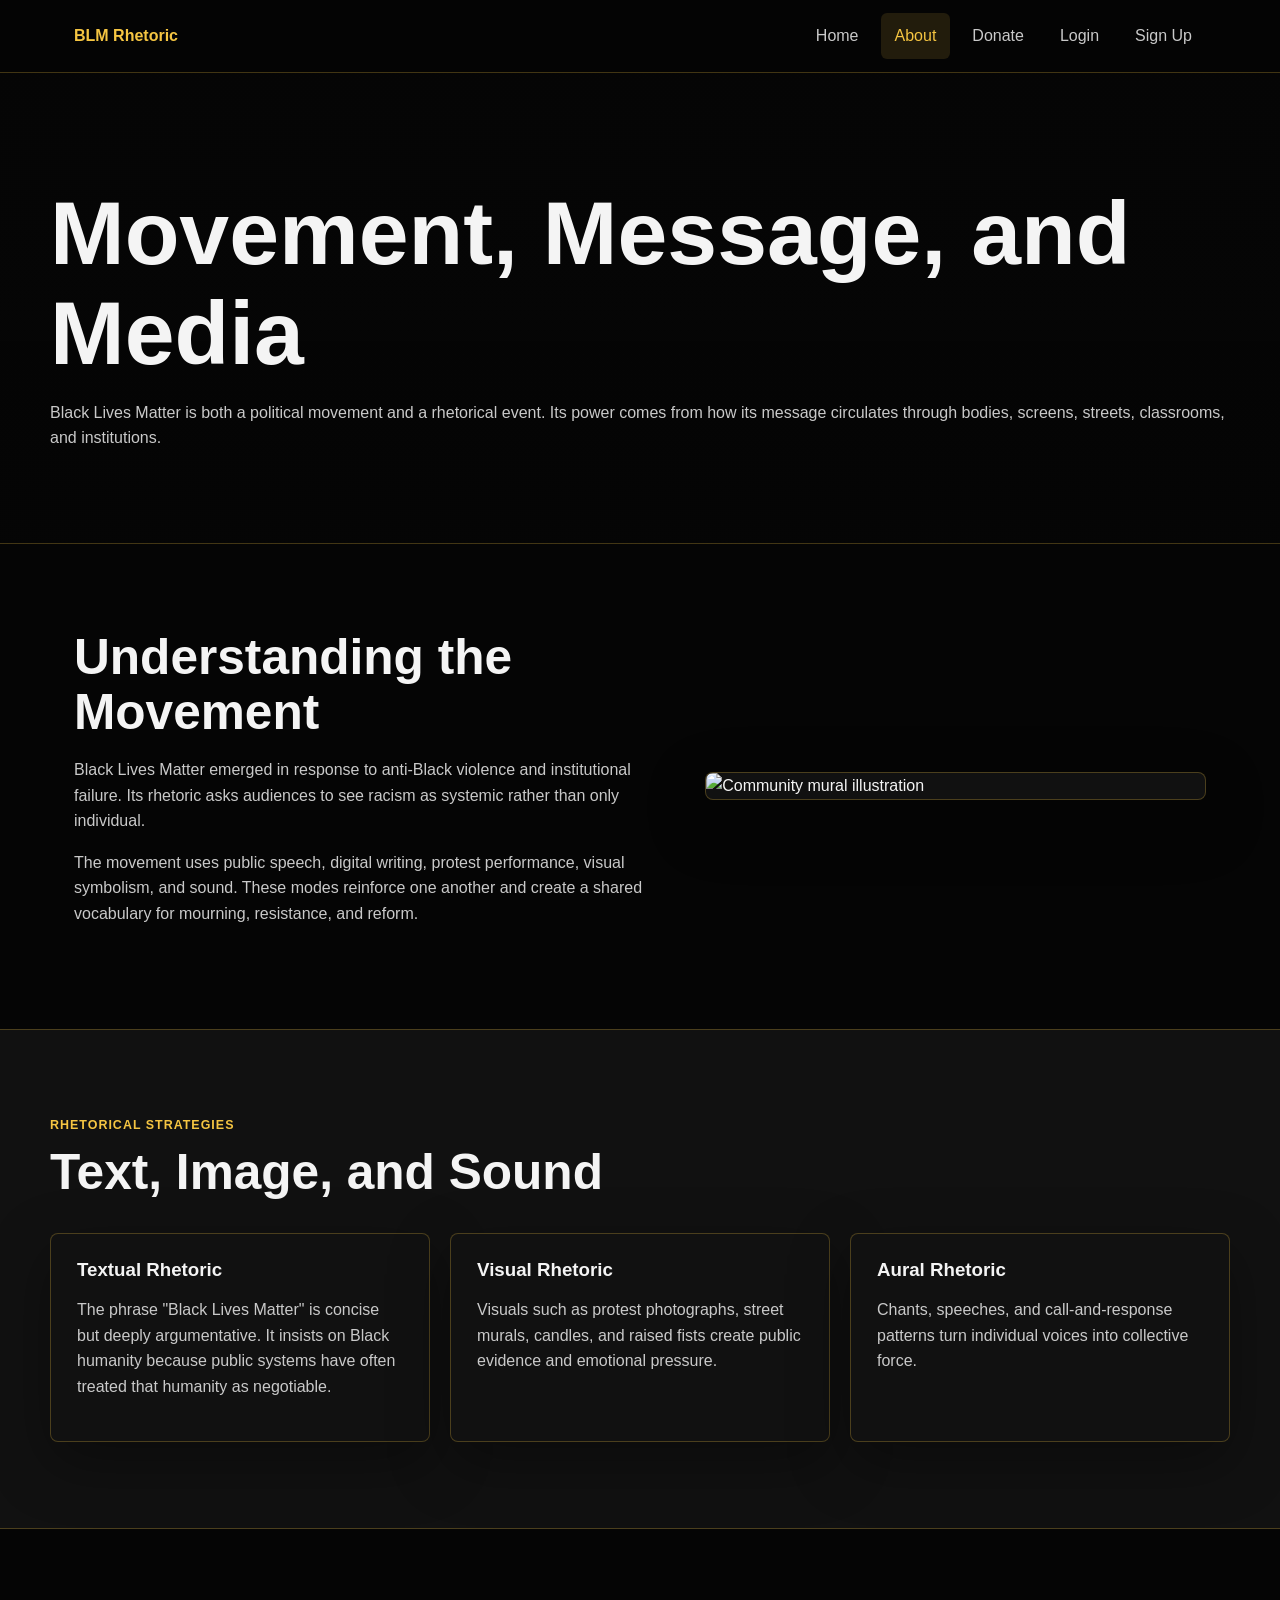
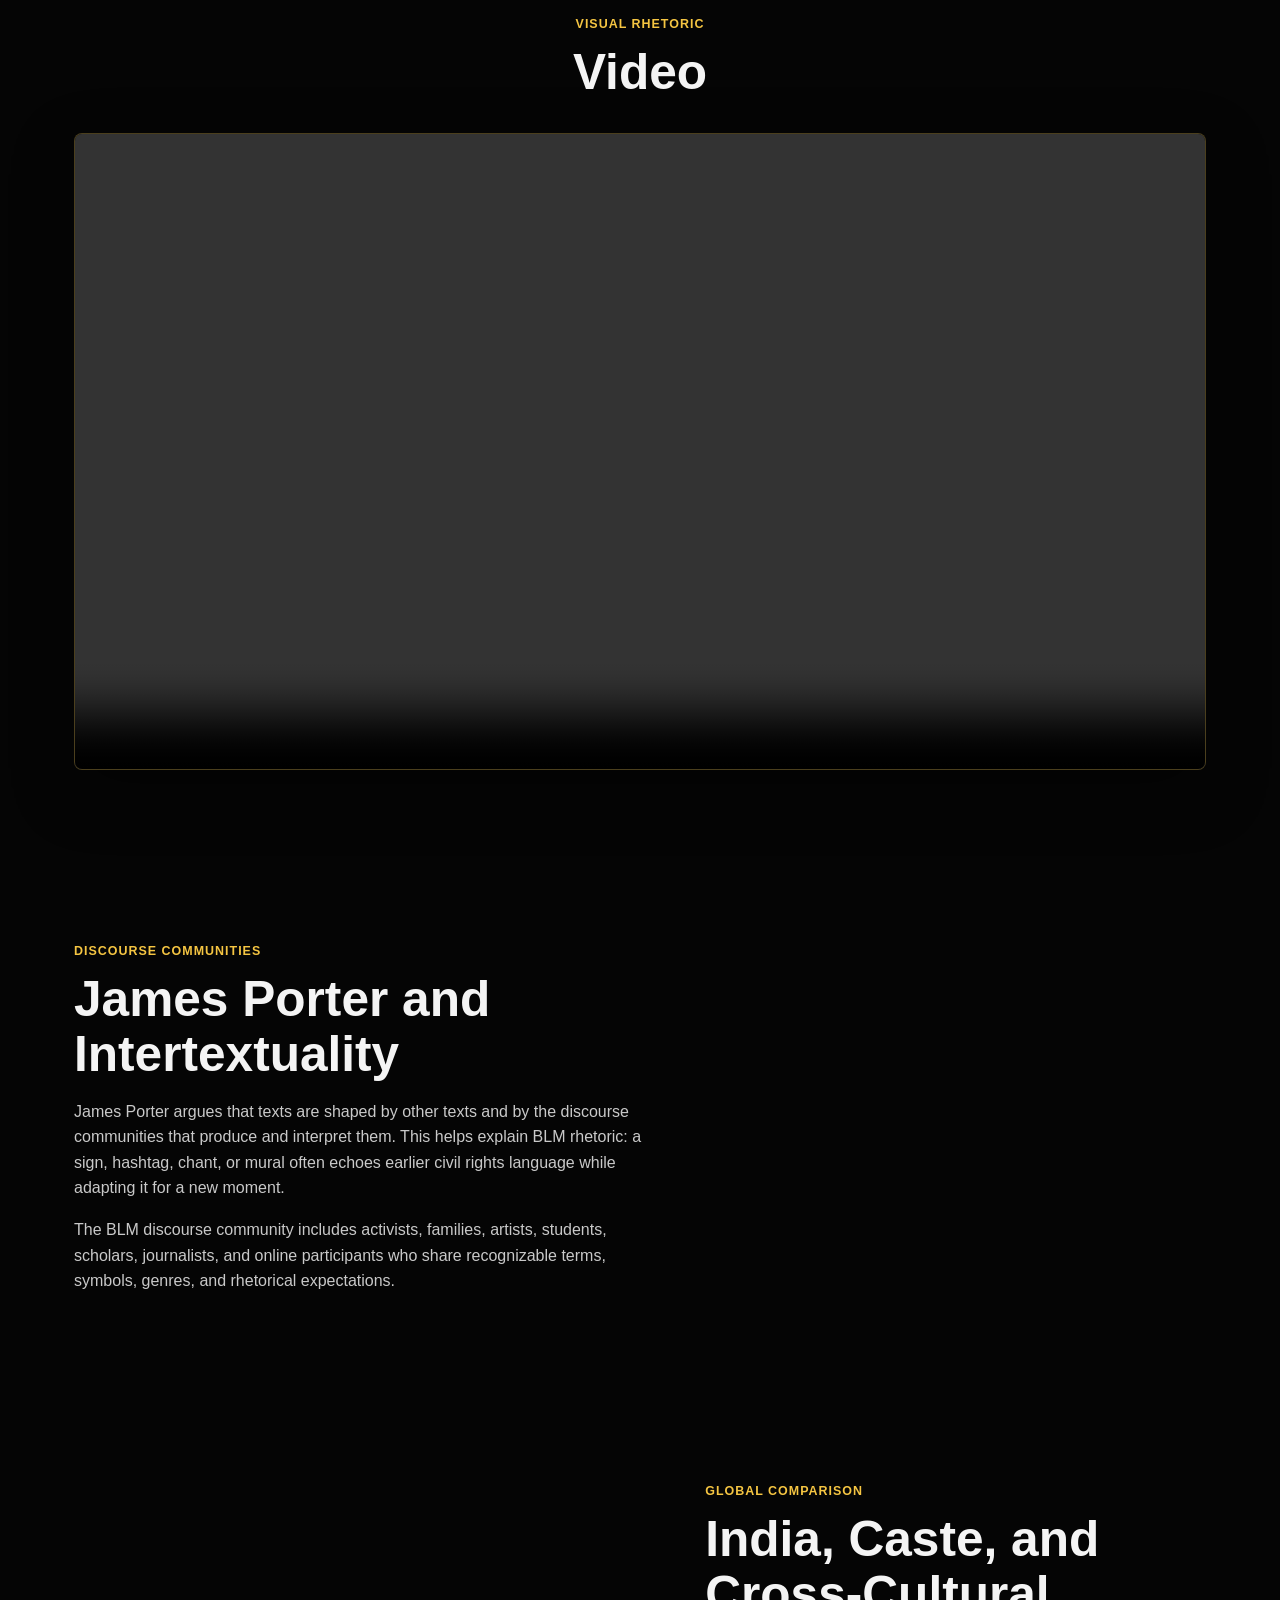
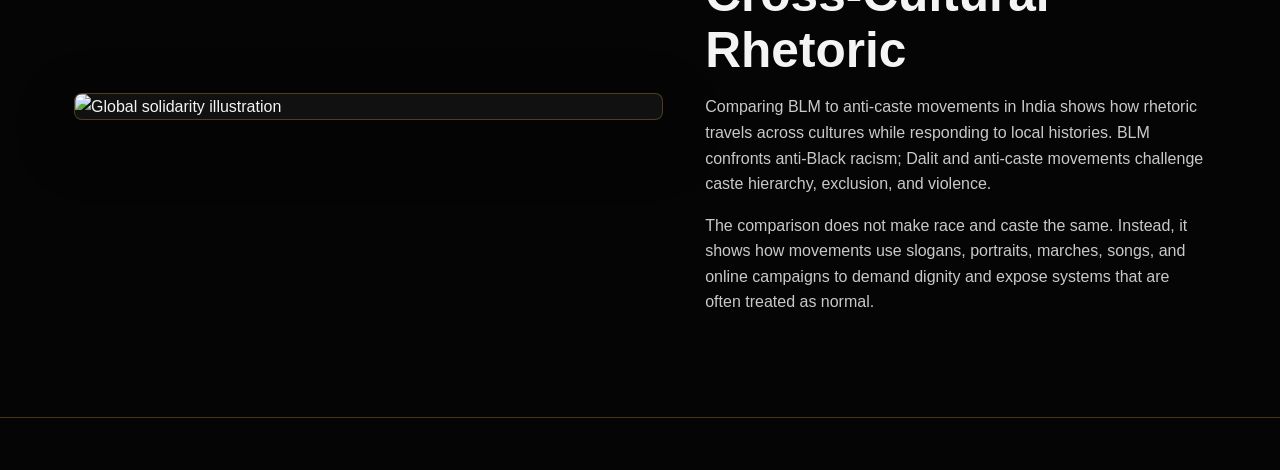
==== about.html @ c9a5f99a "Add files via upload" ====
<!DOCTYPE html>
<html lang="en">
<head>
  <meta charset="UTF-8">
  <meta name="viewport" content="width=device-width, initial-scale=1.0">
  <title>About | Black Lives Matter Rhetoric</title>
  <link rel="stylesheet" href="styles.css">
</head>
<body>
  <header class="site-header">
    <nav class="navbar">
      <a class="brand" href="index.html">BLM Rhetoric</a>
      <button class="nav-toggle" aria-label="Toggle navigation">&equiv;</button>
      <div class="nav-links">
        <a href="index.html">Home</a>
        <a class="active" href="about.html">About</a>
        <a href="donate.html">Donate</a>
        <a href="login.html">Login</a>
        <a href="signup.html">Sign Up</a>
      </div>
    </nav>
  </header>

  <main>
    <section class="page-hero">
      <div class="reveal">
        <h1>Movement, Message, and Media</h1>
        <p>Black Lives Matter is both a political movement and a rhetorical event. Its power comes from how its message circulates through bodies, screens, streets, classrooms, and institutions.</p>
      </div>
    </section>

    <section class="section two-column">
      <div class="reveal">
        <h2>Understanding the Movement</h2>
        <p>Black Lives Matter emerged in response to anti-Black violence and institutional failure. Its rhetoric asks audiences to see racism as systemic rather than only individual.</p>
        <p>The movement uses public speech, digital writing, protest performance, visual symbolism, and sound. These modes reinforce one another and create a shared vocabulary for mourning, resistance, and reform.</p>
      </div>
      <img class="feature-image reveal" src="images/community-mural.svg" alt="Community mural illustration">
    </section>

    <section class="section dark-band">
      <div class="section-heading reveal">
        <p class="eyebrow">Rhetorical Strategies</p>
        <h2>Text, Image, and Sound</h2>
      </div>
      <div class="card-grid">
        <article class="card reveal">
          <h3>Textual Rhetoric</h3>
          <p>The phrase "Black Lives Matter" is concise but deeply argumentative. It insists on Black humanity because public systems have often treated that humanity as negotiable.</p>
        </article>
        <article class="card reveal">
          <h3>Visual Rhetoric</h3>
          <p>Visuals such as protest photographs, street murals, candles, and raised fists create public evidence and emotional pressure.</p>
        </article>
        <article class="card reveal">
          <h3>Aural Rhetoric</h3>
          <p>Chants, speeches, and call-and-response patterns turn individual voices into collective force.</p>
        </article>
      </div>
    </section>

    <section class="section media-section">
      <div class="section-heading reveal">
        <p class="eyebrow">Visual Rhetoric</p>
        <h2>Video</h2>
         </div>
      <div class="video-frame reveal">
        <video controls>
    <source src="videos/BLMVid.mp4" type="video/mp4">
    Your browser does not support the video tag.
  </video>
      </div>
    </section>

    <section class="section two-column" id="discourse">
      <div class="reveal">
        <p class="eyebrow">Discourse Communities</p>
        <h2>James Porter and Intertextuality</h2>
        <p>James Porter argues that texts are shaped by other texts and by the discourse communities that produce and interpret them. This helps explain BLM rhetoric: a sign, hashtag, chant, or mural often echoes earlier civil rights language while adapting it for a new moment.</p>
        <p>The BLM discourse community includes activists, families, artists, students, scholars, journalists, and online participants who share recognizable terms, symbols, genres, and rhetorical expectations.</p>
      </div>
    </section>

    <section class="section two-column">
      <img class="feature-image reveal" src="images/global-solidarity.svg" alt="Global solidarity illustration">
      <div class="reveal">
        <p class="eyebrow">Global Comparison</p>
        <h2>India, Caste, and Cross-Cultural Rhetoric</h2>
        <p>Comparing BLM to anti-caste movements in India shows how rhetoric travels across cultures while responding to local histories. BLM confronts anti-Black racism; Dalit and anti-caste movements challenge caste hierarchy, exclusion, and violence.</p>
        <p>The comparison does not make race and caste the same. Instead, it shows how movements use slogans, portraits, marches, songs, and online campaigns to demand dignity and expose systems that are often treated as normal.</p>
      </div>
    </section>
  </main>

  <footer class="footer"></footer>
  <script src="script.js"></script>
</body>
</html>
---- styles.css ----
:root {
  --bg: #050505;
  --surface: #111;
  --text: #f4f4f4;
  --muted: #c9c9c9;
  --gold: #f5c542;
  --line: rgba(245, 197, 66, 0.25);
}

* { box-sizing: border-box; }
html { scroll-behavior: smooth; }
body { margin: 0; background: var(--bg); color: var(--text); font-family: Arial, Helvetica, sans-serif; line-height: 1.6; }
a { color: inherit; text-decoration: none; }
img { display: block; max-width: 100%; }

.site-header { position: sticky; top: 0; z-index: 10; border-bottom: 1px solid var(--line); background: rgba(5, 5, 5, 0.94); }
.navbar { max-width: 1180px; min-height: 72px; margin: 0 auto; padding: 0 24px; display: flex; align-items: center; justify-content: space-between; }
.brand { color: var(--gold); font-weight: 900; }
.nav-links { display: flex; gap: 8px; }
.nav-links a { padding: 10px 14px; border-radius: 6px; color: var(--muted); }
.nav-links a:hover, .nav-links .active { background: rgba(245, 197, 66, .12); color: var(--gold); }
.nav-toggle { display: none; border: 1px solid var(--line); background: transparent; color: var(--gold); border-radius: 6px; font-size: 1.3rem; }

.hero { min-height: calc(100vh - 72px); display: flex; align-items: center; background: linear-gradient(90deg, #050505 0%, rgba(5,5,5,.78) 52%, rgba(5,5,5,.55)), url("images/hero-crowd.svg") center/cover; border-bottom: 1px solid var(--line); }
.hero-content { width: min(760px, calc(100% - 48px)); margin: 0 auto; transform: translateX(-16%); }
.eyebrow { margin: 0 0 10px; color: var(--gold); font-size: .78rem; font-weight: 900; letter-spacing: .08em; text-transform: uppercase; }
h1, h2, h3 { margin: 0; line-height: 1.12; overflow-wrap: anywhere; }
h1 { font-size: clamp(2.4rem, 7vw, 5.6rem); }
h2 { font-size: clamp(1.8rem, 4vw, 3.1rem); }
p { color: var(--muted); overflow-wrap: anywhere; }
.actions { display: flex; flex-wrap: wrap; gap: 14px; margin-top: 28px; }
.button { display: inline-flex; justify-content: center; align-items: center; min-height: 46px; border: 1px solid var(--gold); border-radius: 6px; padding: 12px 18px; font-weight: 900; cursor: pointer; transition: .18s ease; }
.button:hover { transform: translateY(-2px); }
.primary { background: var(--gold); color: #111; }
.secondary { color: var(--gold); }
.full { width: 100%; }

.section { max-width: 1180px; margin: 0 auto; padding: 86px 24px; }
.dark-band { max-width: none; background: #111; border-top: 1px solid var(--line); border-bottom: 1px solid var(--line); }
.dark-band > * { max-width: 1180px; margin-left: auto; margin-right: auto; }
.two-column { display: grid; grid-template-columns: minmax(0, 1fr) minmax(280px, .85fr); gap: 42px; align-items: center; }
.feature-image, .card, .quote-panel, .form-card, .video-frame { border: 1px solid var(--line); border-radius: 8px; background: var(--surface); box-shadow: 0 20px 60px rgba(0,0,0,.35); }
.card-grid { display: grid; grid-template-columns: repeat(3, 1fr); gap: 20px; }
.card, .quote-panel { padding: 26px; }
.card:hover { transform: translateY(-4px); border-color: var(--gold); }
.icon { display: inline-grid; place-items: center; width: 42px; height: 42px; margin-bottom: 18px; border-radius: 50%; background: var(--gold); color: #111; font-weight: 900; }
.section-heading { margin-bottom: 32px; }
.page-hero { padding: 110px 24px 76px; border-bottom: 1px solid var(--line); background: linear-gradient(rgba(5,5,5,.82), rgba(5,5,5,.96)), url("images/hero-crowd.svg") center/cover; }
.page-hero > div { max-width: 1180px; margin: 0 auto; }
.media-section { text-align: center; }
.video-frame { position: relative; aspect-ratio: 16 / 9; overflow: hidden; }
.video-frame iframe { position: absolute; inset: 0; width: 100%; height: 100%; border: 0; }
.video-frame video {
  width: 100%;
  height: 100%;
  display: block;
}


.form-page { min-height: calc(100vh - 72px); max-width: 980px; margin: 0 auto; padding: 74px 24px; display: grid; grid-template-columns: 1fr 430px; gap: 42px; align-items: center; }
.form-card { padding: 28px; }
label { display: block; margin-bottom: 8px; color: var(--gold); font-weight: 900; }
input { width: 100%; margin-bottom: 18px; border: 1px solid rgba(245,197,66,.35); border-radius: 6px; background: #090909; color: var(--text); padding: 13px; font: inherit; }
.form-message { min-height: 28px; color: var(--gold); font-weight: 900; }
.footer { border-top: 1px solid var(--line); padding: 26px 24px; display: flex; justify-content: space-between; gap: 18px; }
.footer a { color: var(--gold); }
.reveal { opacity: 0; transform: translateY(22px); transition: .7s ease; }
.reveal.visible { opacity: 1; transform: translateY(0); }

@media (max-width: 860px) {
  .nav-toggle { display: block; }
  .nav-links { display: none; position: absolute; top: 72px; left: 16px; right: 16px; flex-direction: column; background: #080808; border: 1px solid var(--line); border-radius: 8px; padding: 10px; }
  .nav-links.open { display: flex; }
  .hero-content { transform: none; }
  .two-column, .form-page { grid-template-columns: 1fr; }
  .card-grid { grid-template-columns: 1fr; }
}
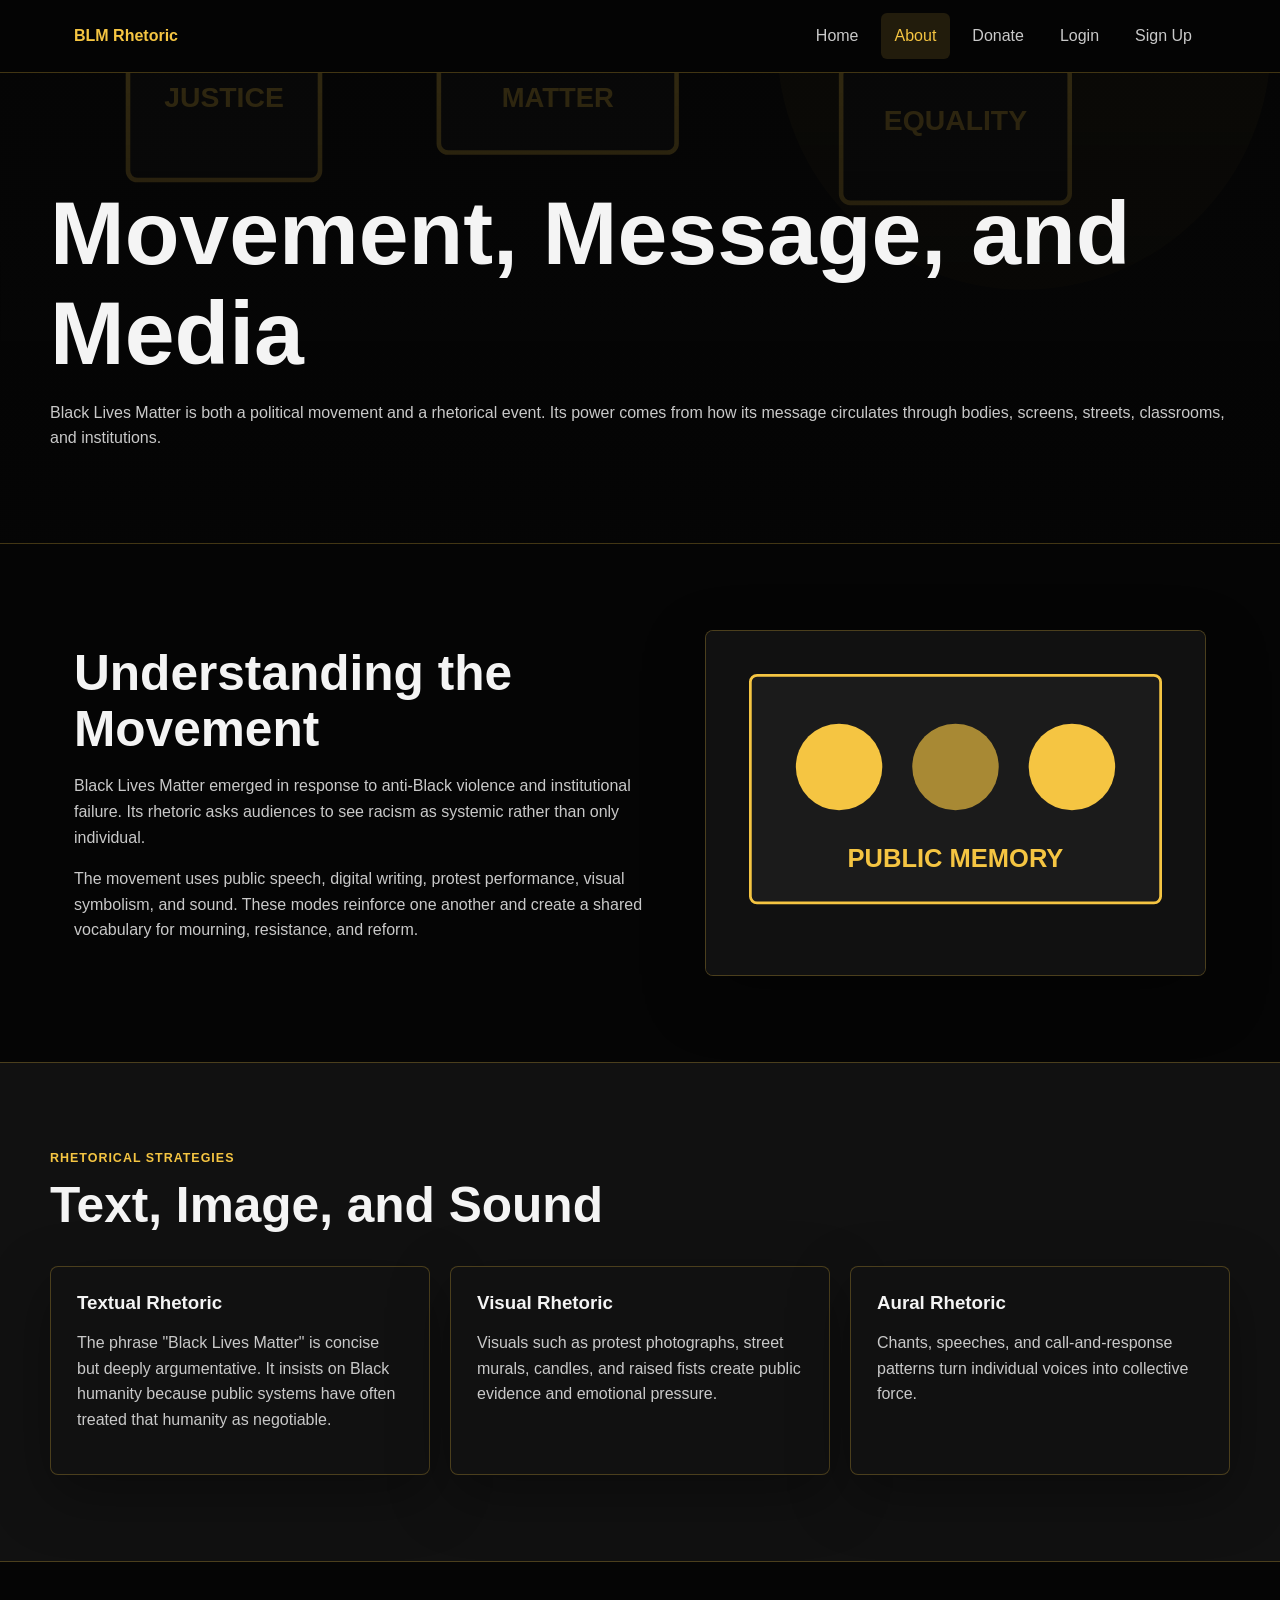
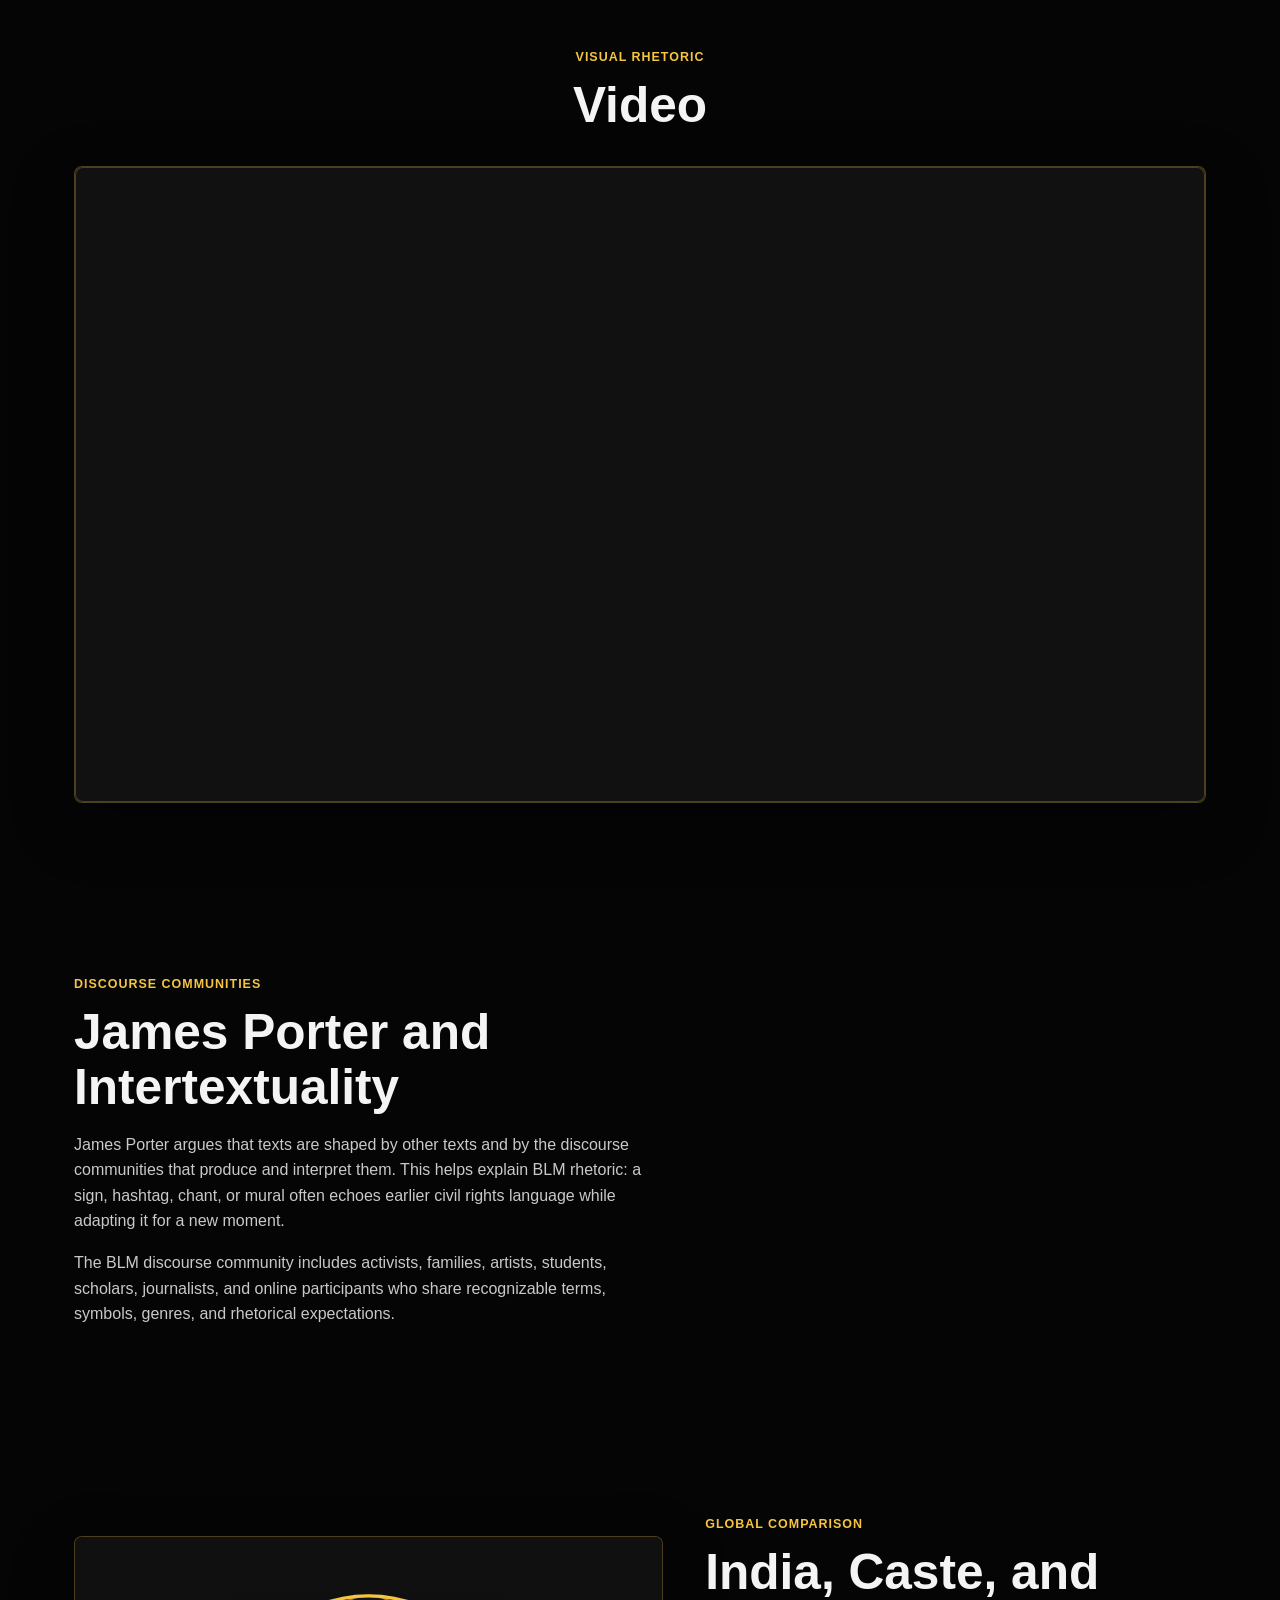
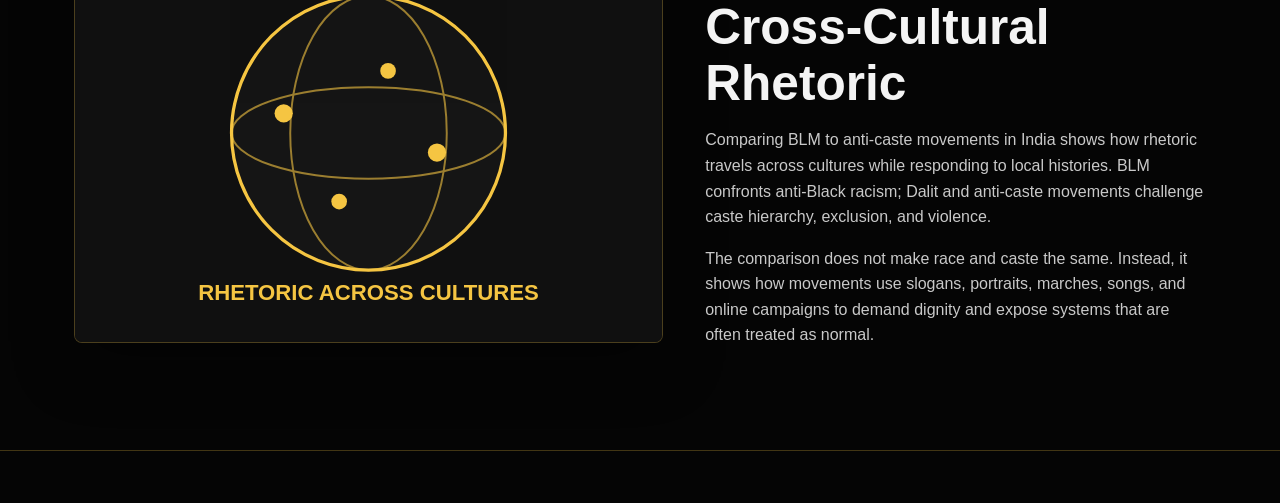
==== commit 2eeec4ea: "Update about.html" ====
--- a/about.html
+++ b/about.html
@@ -65,10 +65,13 @@
         <h2>Video</h2>
          </div>
       <div class="video-frame reveal">
-        <video controls>
-    <source src="videos/BLMVid.mp4" type="video/mp4">
-    Your browser does not support the video tag.
-  </video>
+        <div class="video-frame reveal">
+  <iframe 
+    src="https://www.youtube.com/embed/wZiooQEJbc8"
+    title="My BLM Rhetoric Project Video"
+    allowfullscreen>
+  </iframe>
+</div>
       </div>
     </section>
 
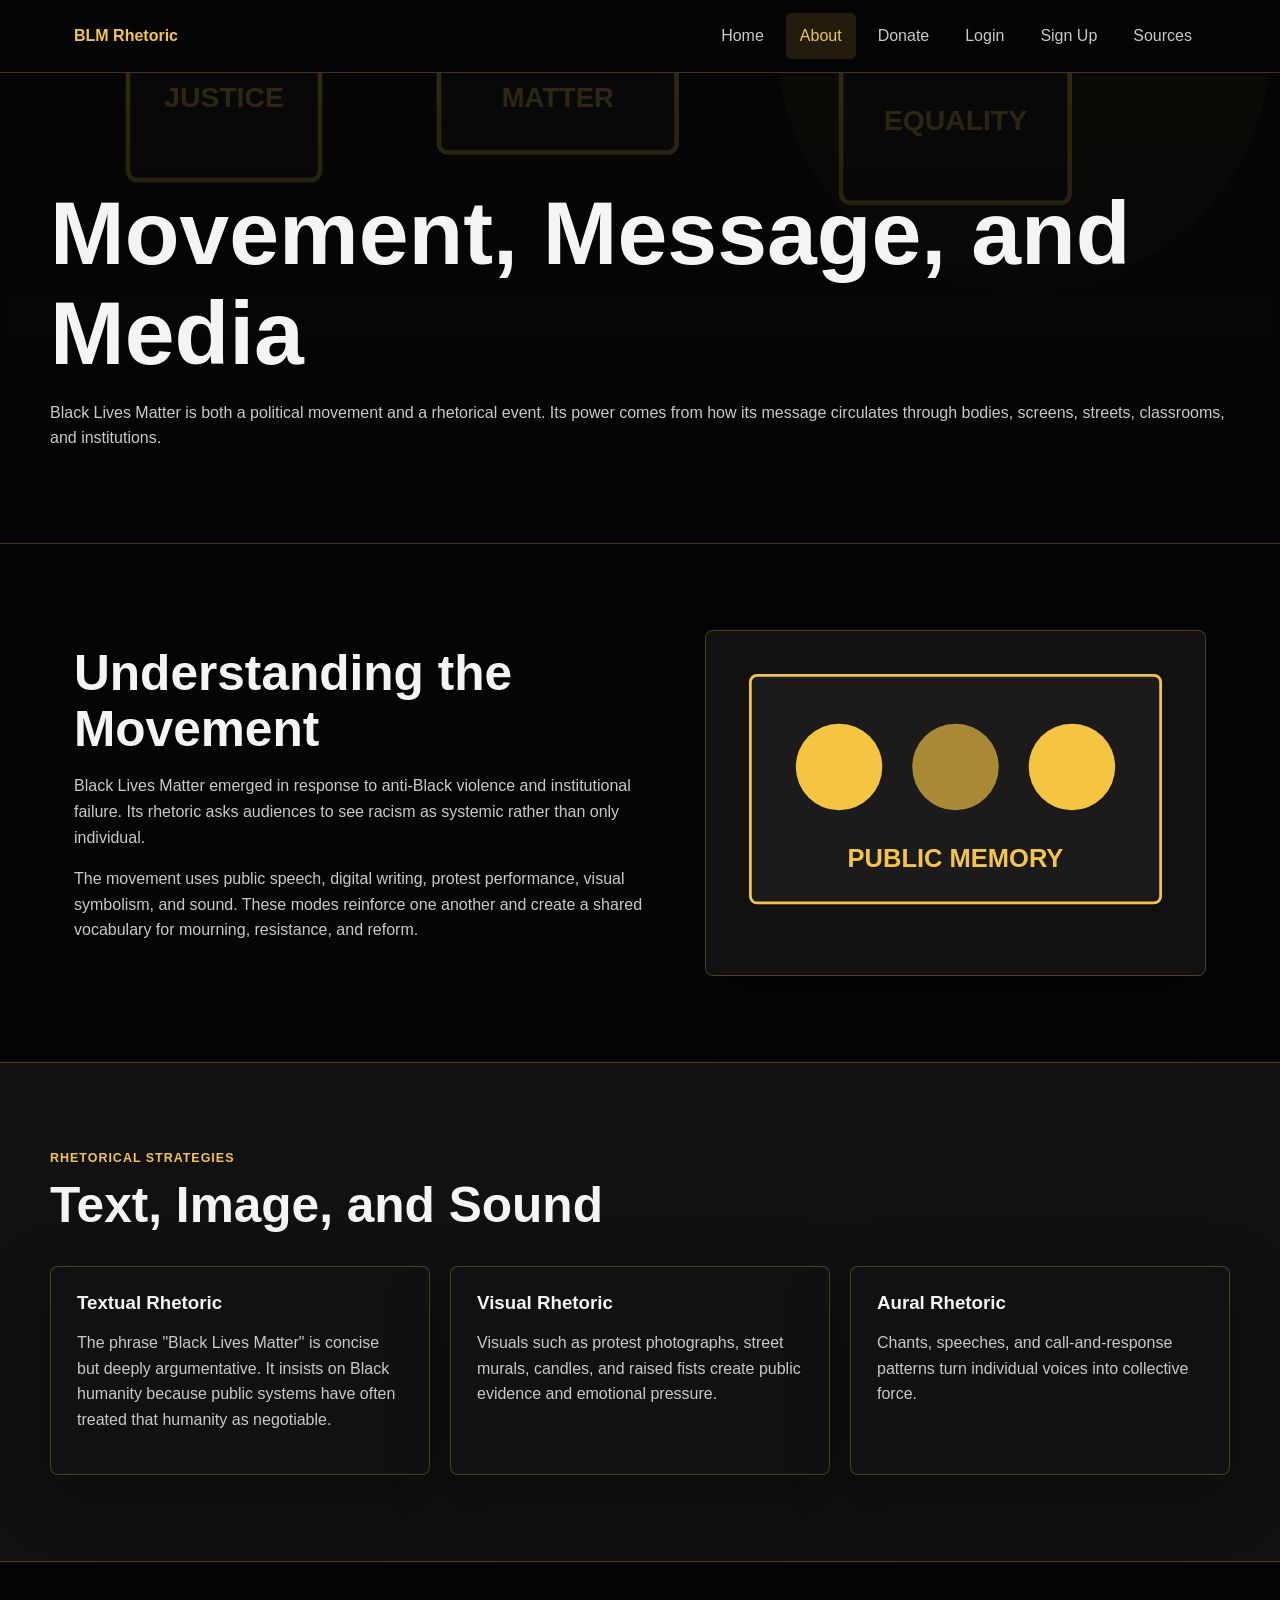
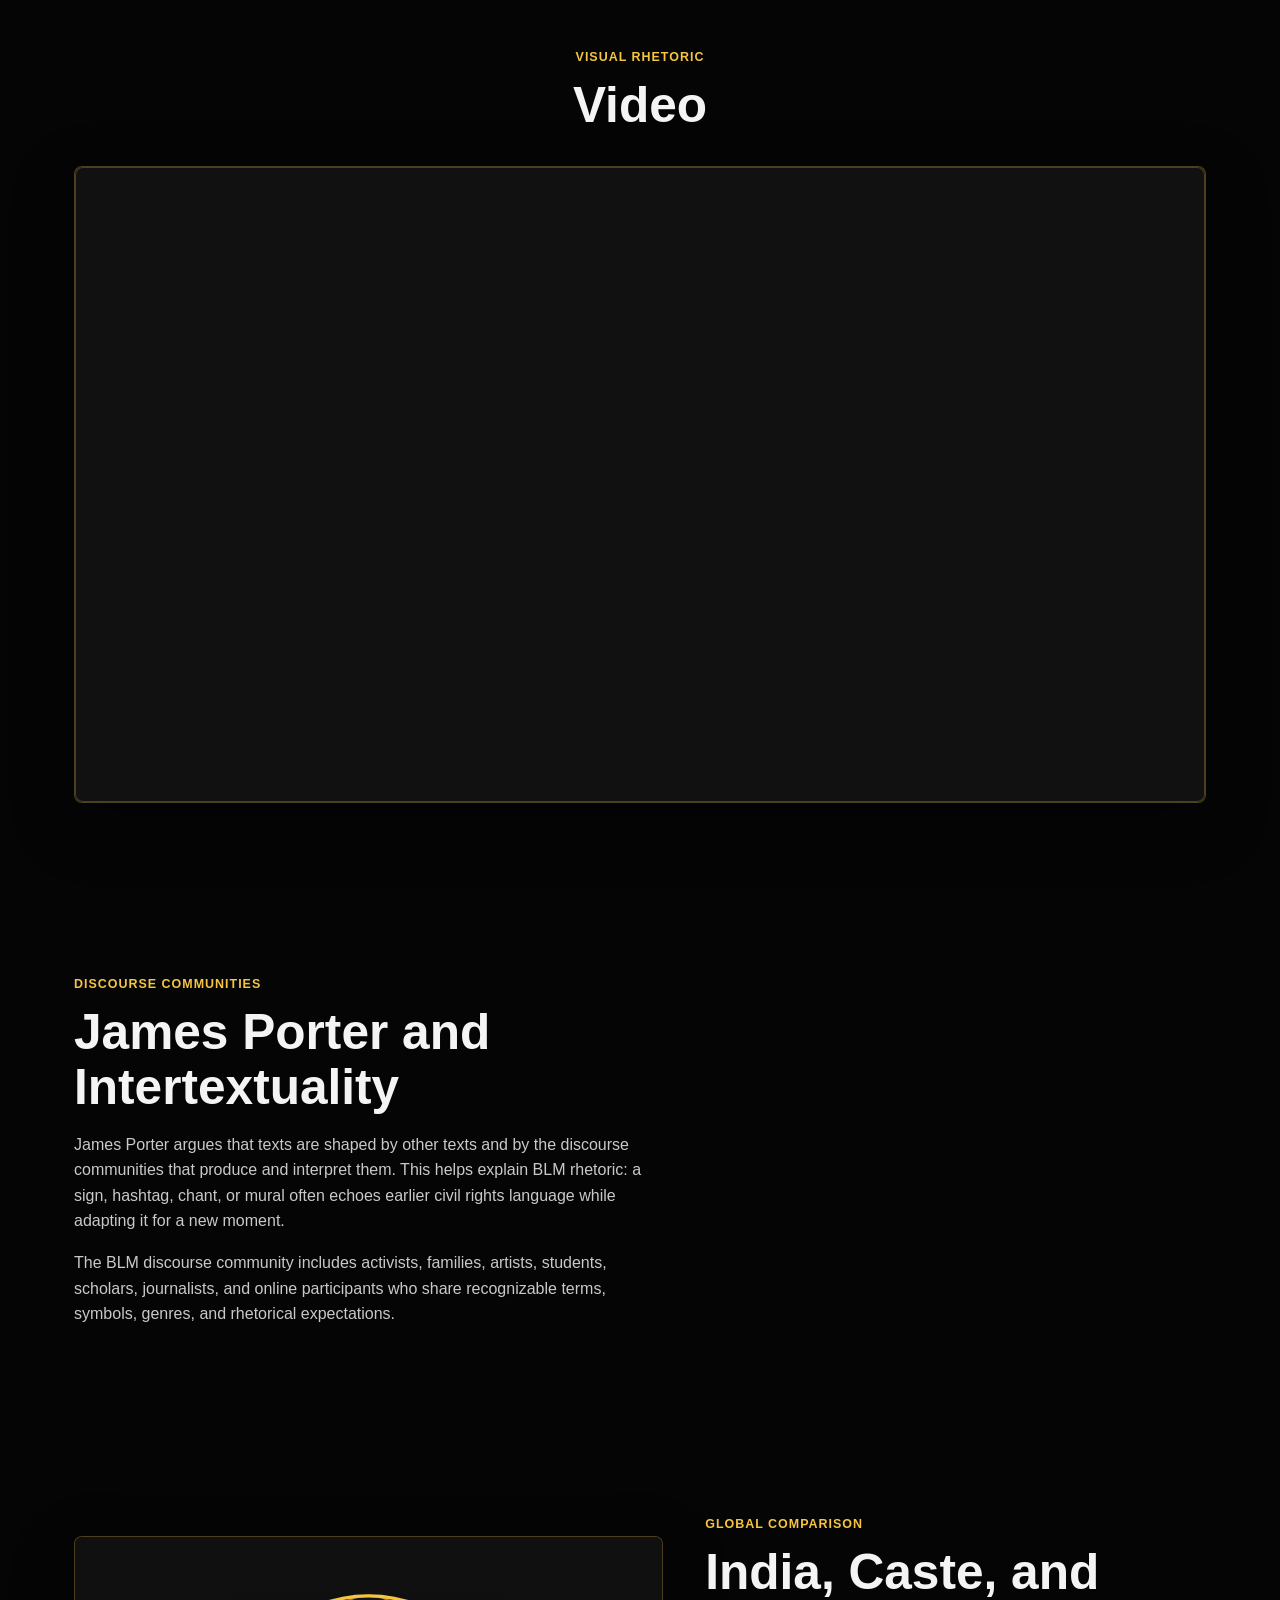
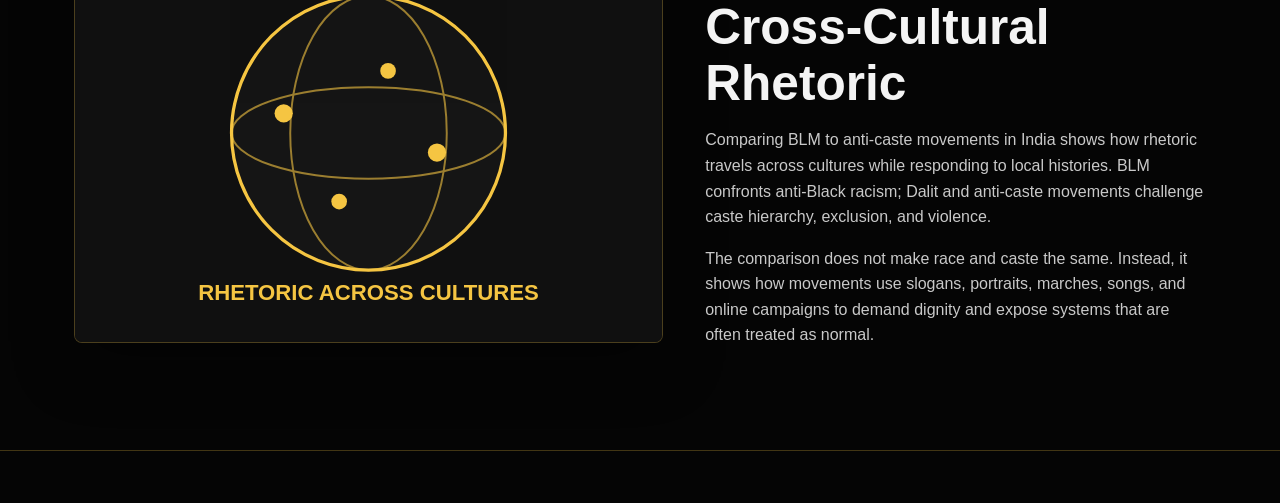
==== commit 87d66684: "Update about.html" ====
--- a/about.html
+++ b/about.html
@@ -17,6 +17,7 @@
         <a href="donate.html">Donate</a>
         <a href="login.html">Login</a>
         <a href="signup.html">Sign Up</a>
+        <a href="sources.html">Sources</a>
       </div>
     </nav>
   </header>
@@ -72,6 +73,7 @@
     allowfullscreen>
   </iframe>
 </div>
+
       </div>
     </section>
 
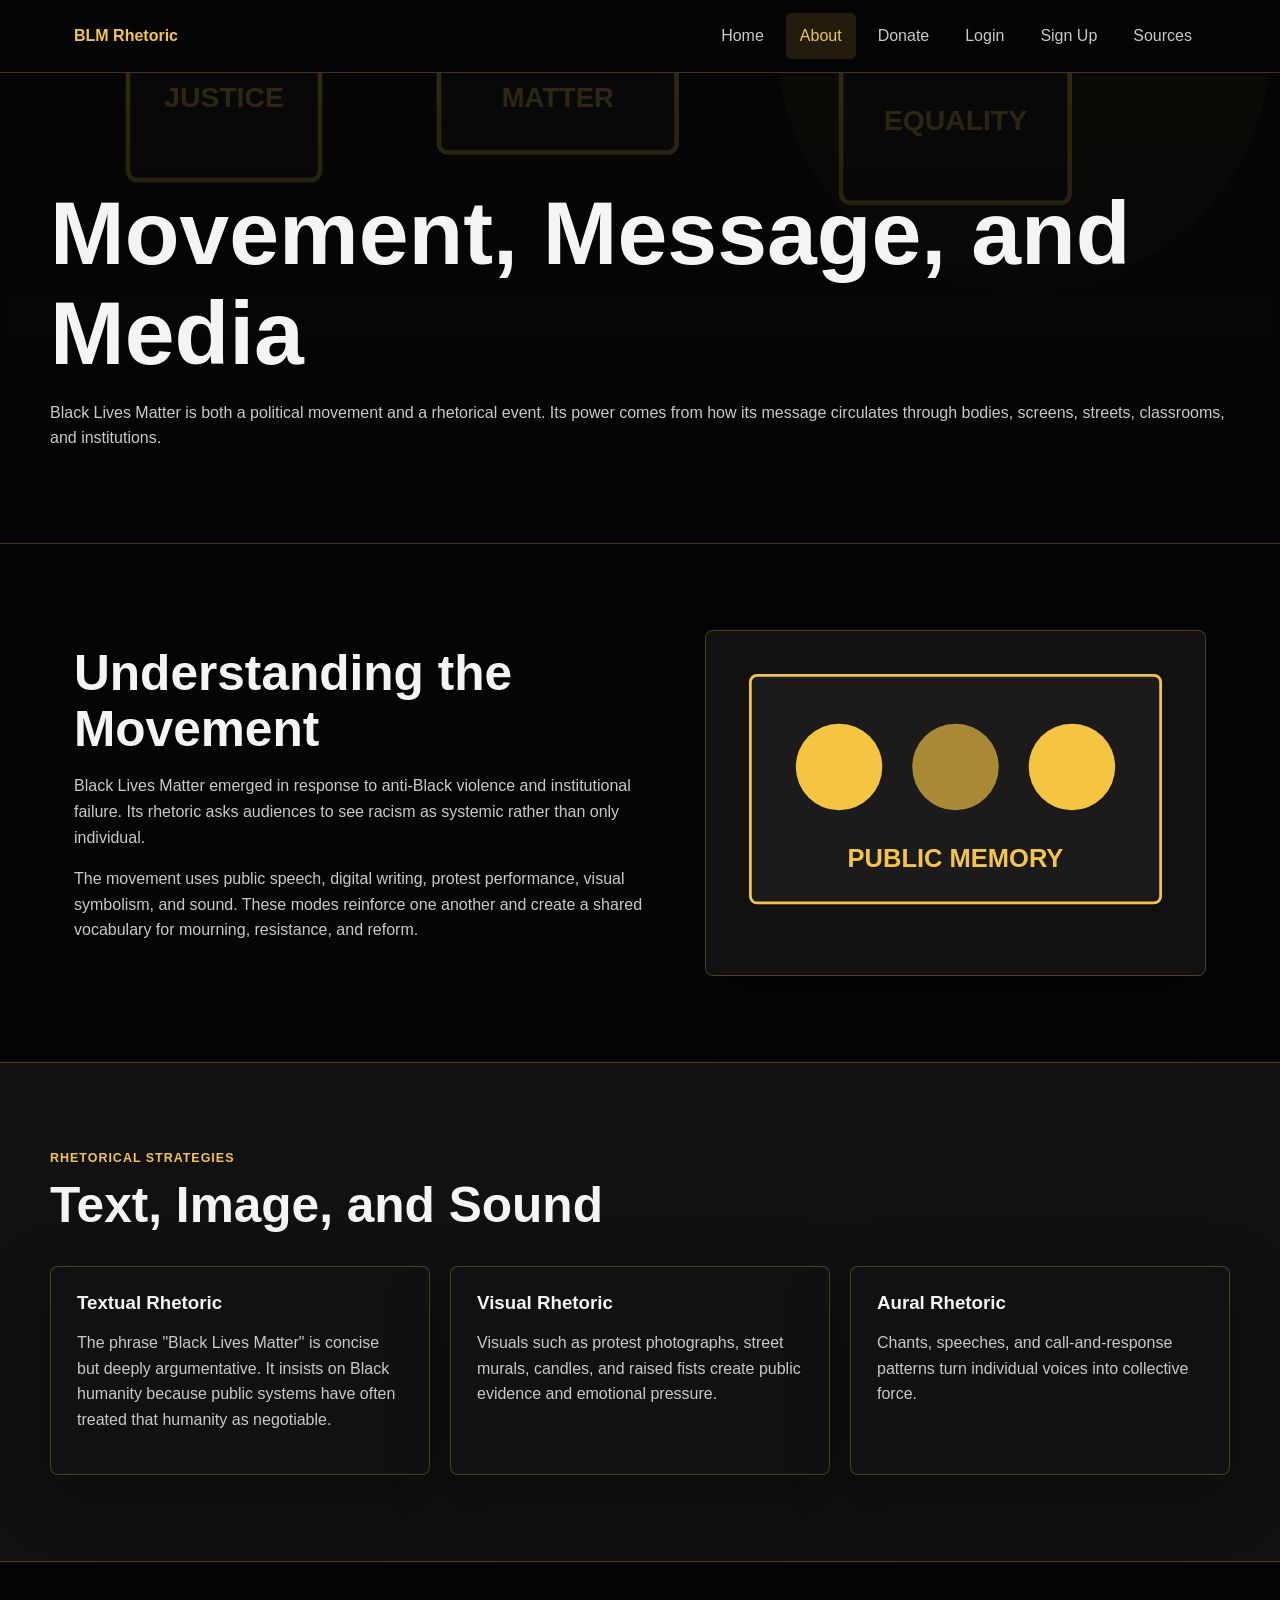
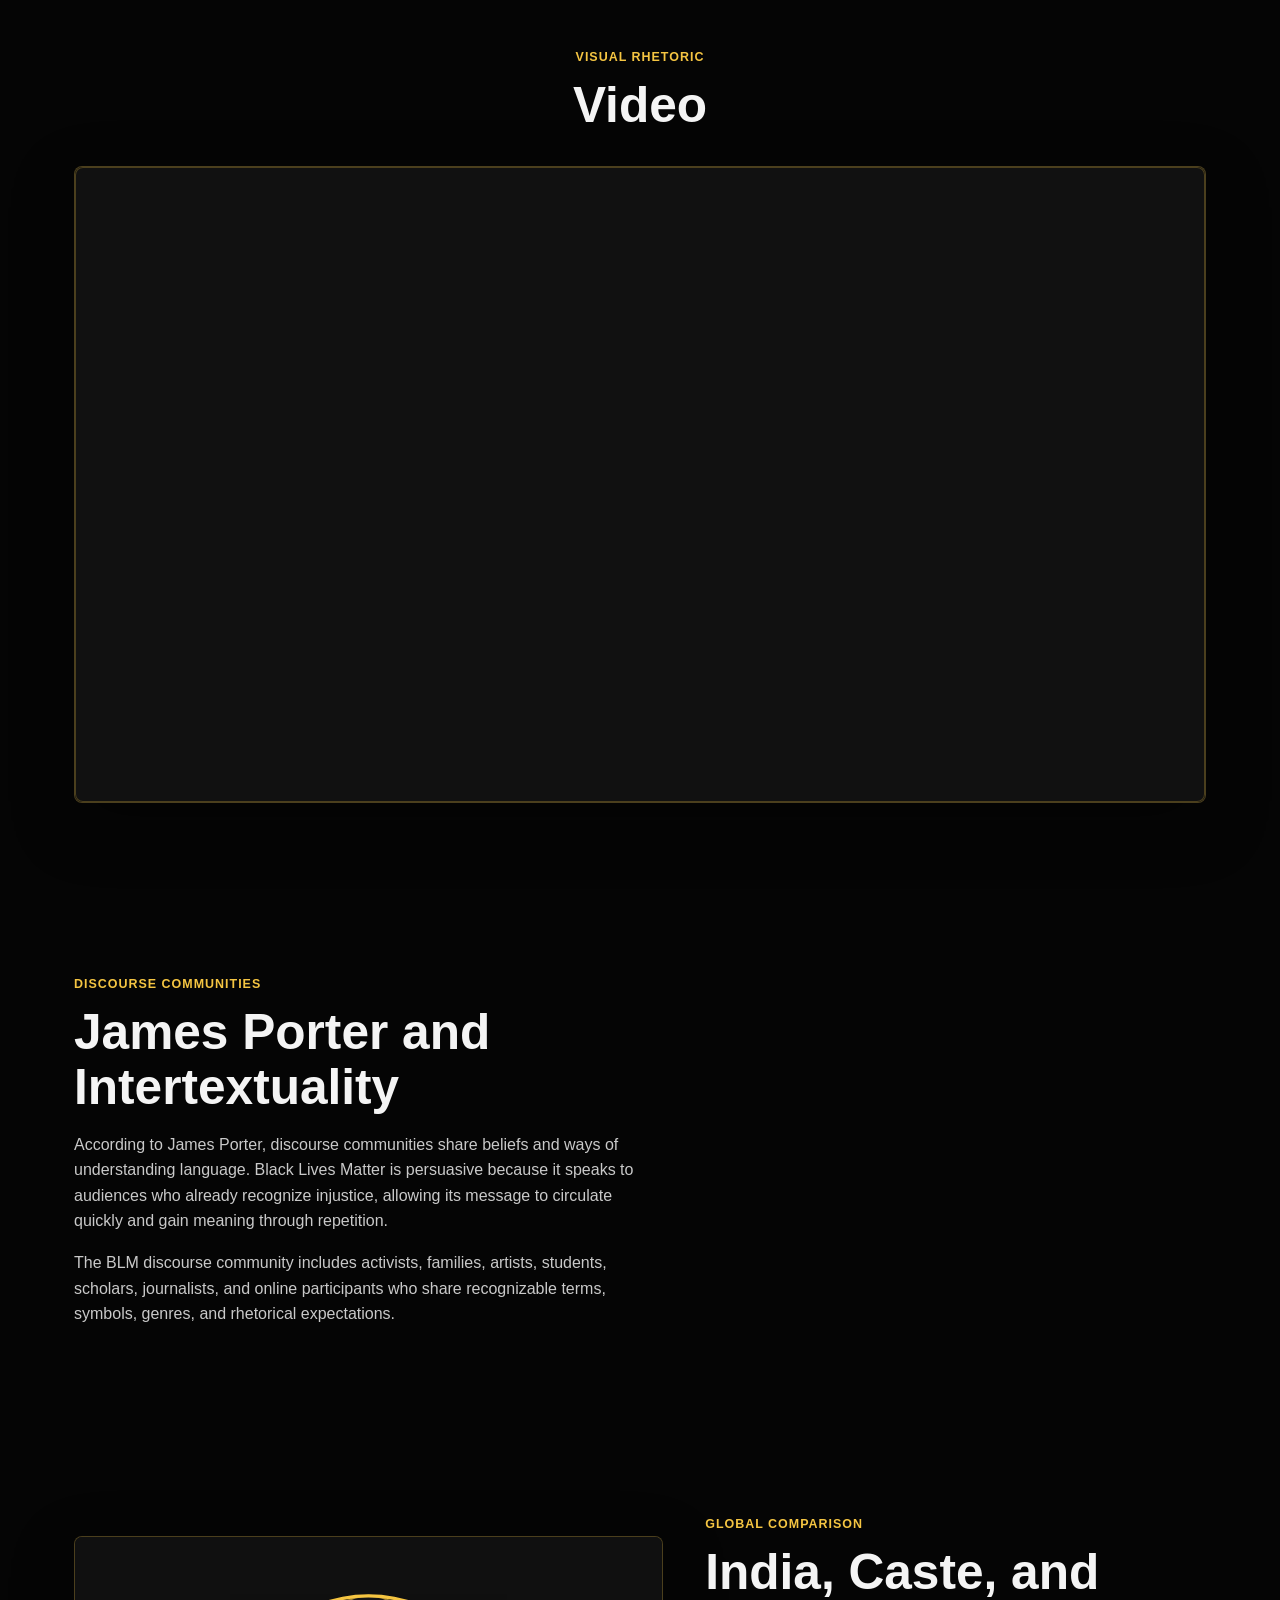
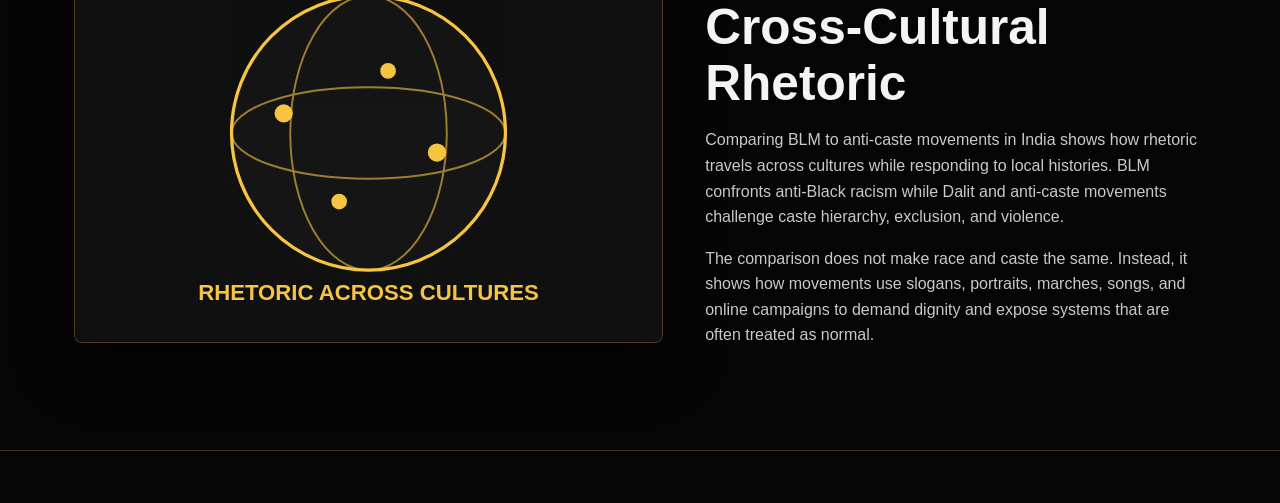
==== commit 34c55d55: "Update about.html" ====
--- a/about.html
+++ b/about.html
@@ -81,7 +81,7 @@
       <div class="reveal">
         <p class="eyebrow">Discourse Communities</p>
         <h2>James Porter and Intertextuality</h2>
-        <p>James Porter argues that texts are shaped by other texts and by the discourse communities that produce and interpret them. This helps explain BLM rhetoric: a sign, hashtag, chant, or mural often echoes earlier civil rights language while adapting it for a new moment.</p>
+        <p>According to James Porter, discourse communities share beliefs and ways of understanding language. Black Lives Matter is persuasive because it speaks to audiences who already recognize injustice, allowing its message to circulate quickly and gain meaning through repetition.</p>
         <p>The BLM discourse community includes activists, families, artists, students, scholars, journalists, and online participants who share recognizable terms, symbols, genres, and rhetorical expectations.</p>
       </div>
     </section>
@@ -91,7 +91,7 @@
       <div class="reveal">
         <p class="eyebrow">Global Comparison</p>
         <h2>India, Caste, and Cross-Cultural Rhetoric</h2>
-        <p>Comparing BLM to anti-caste movements in India shows how rhetoric travels across cultures while responding to local histories. BLM confronts anti-Black racism; Dalit and anti-caste movements challenge caste hierarchy, exclusion, and violence.</p>
+        <p>Comparing BLM to anti-caste movements in India shows how rhetoric travels across cultures while responding to local histories. BLM confronts anti-Black racism while Dalit and anti-caste movements challenge caste hierarchy, exclusion, and violence.</p>
         <p>The comparison does not make race and caste the same. Instead, it shows how movements use slogans, portraits, marches, songs, and online campaigns to demand dignity and expose systems that are often treated as normal.</p>
       </div>
     </section>
--- a/styles.css
+++ b/styles.css
@@ -74,4 +74,8 @@
   .hero-content { transform: none; }
   .two-column, .form-page { grid-template-columns: 1fr; }
   .card-grid { grid-template-columns: 1fr; }
+  .source-button {
+  margin-top: 10px;
 }
+
+}
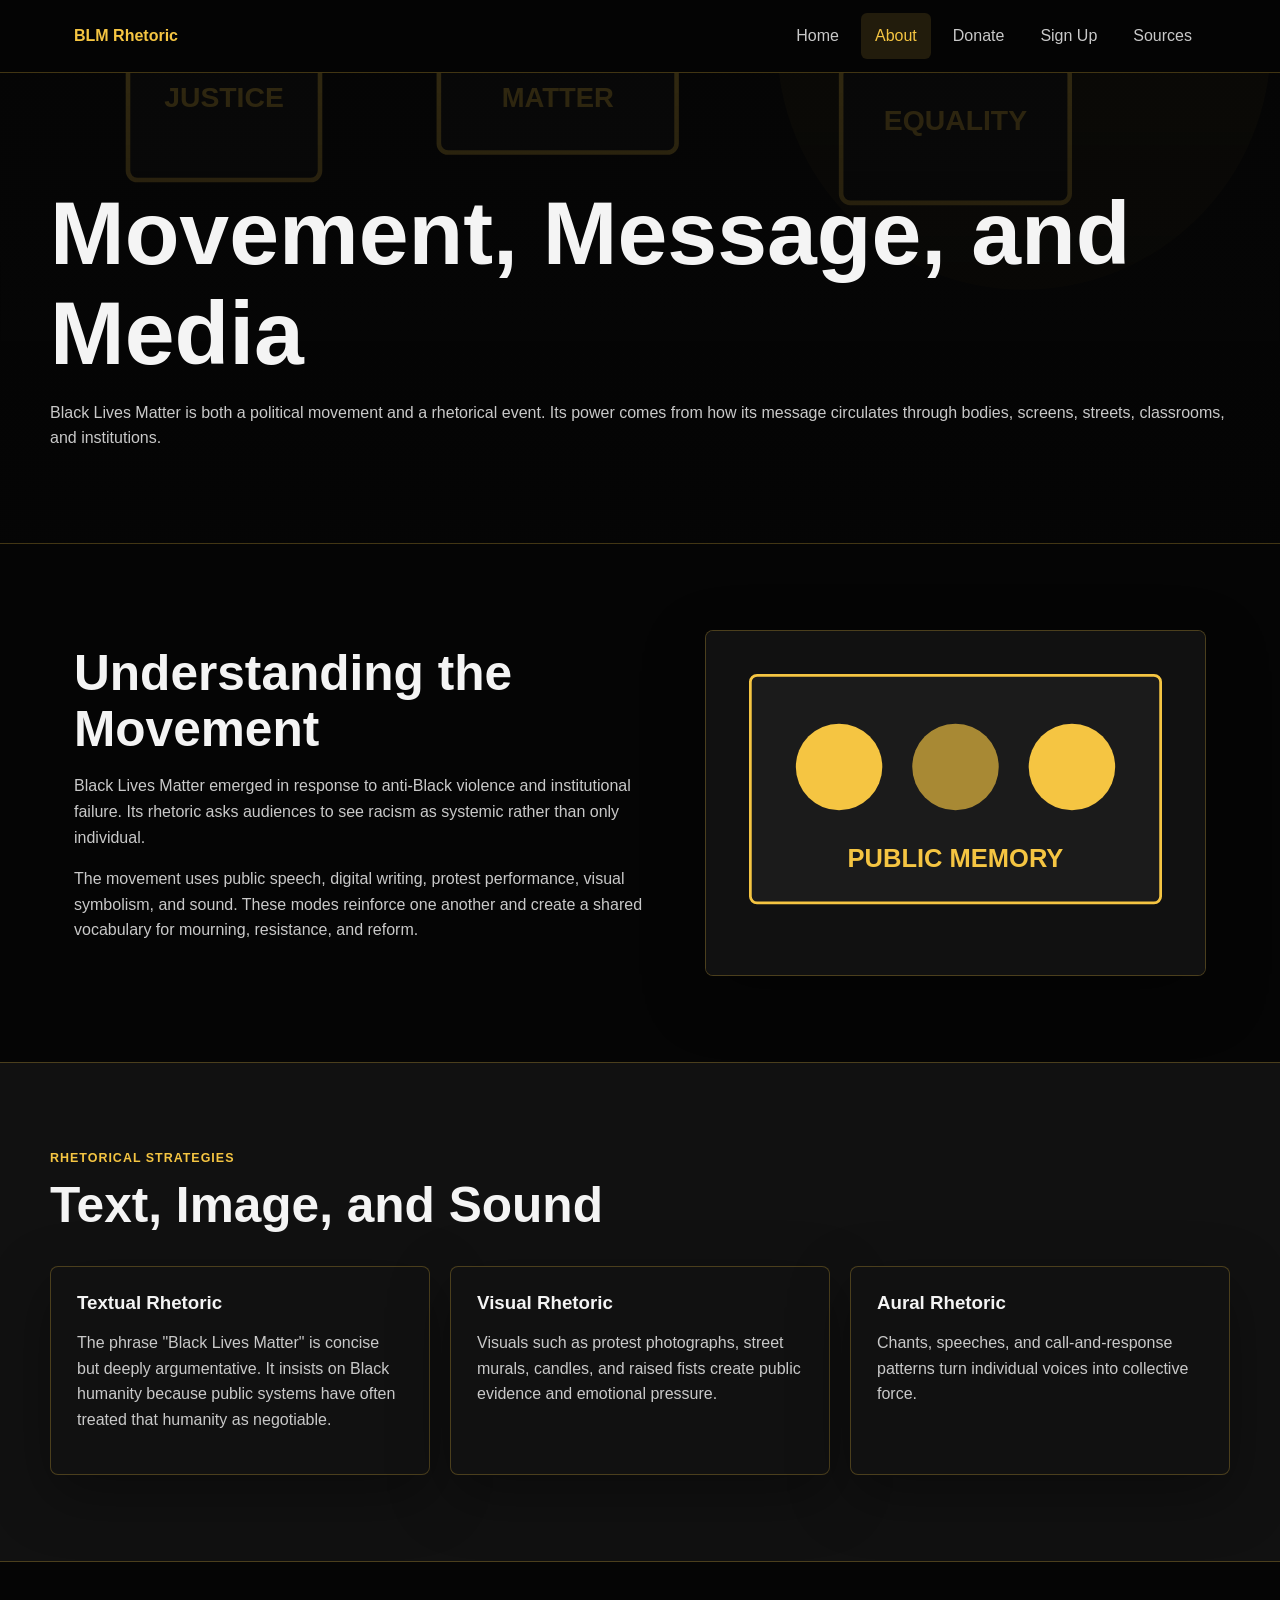
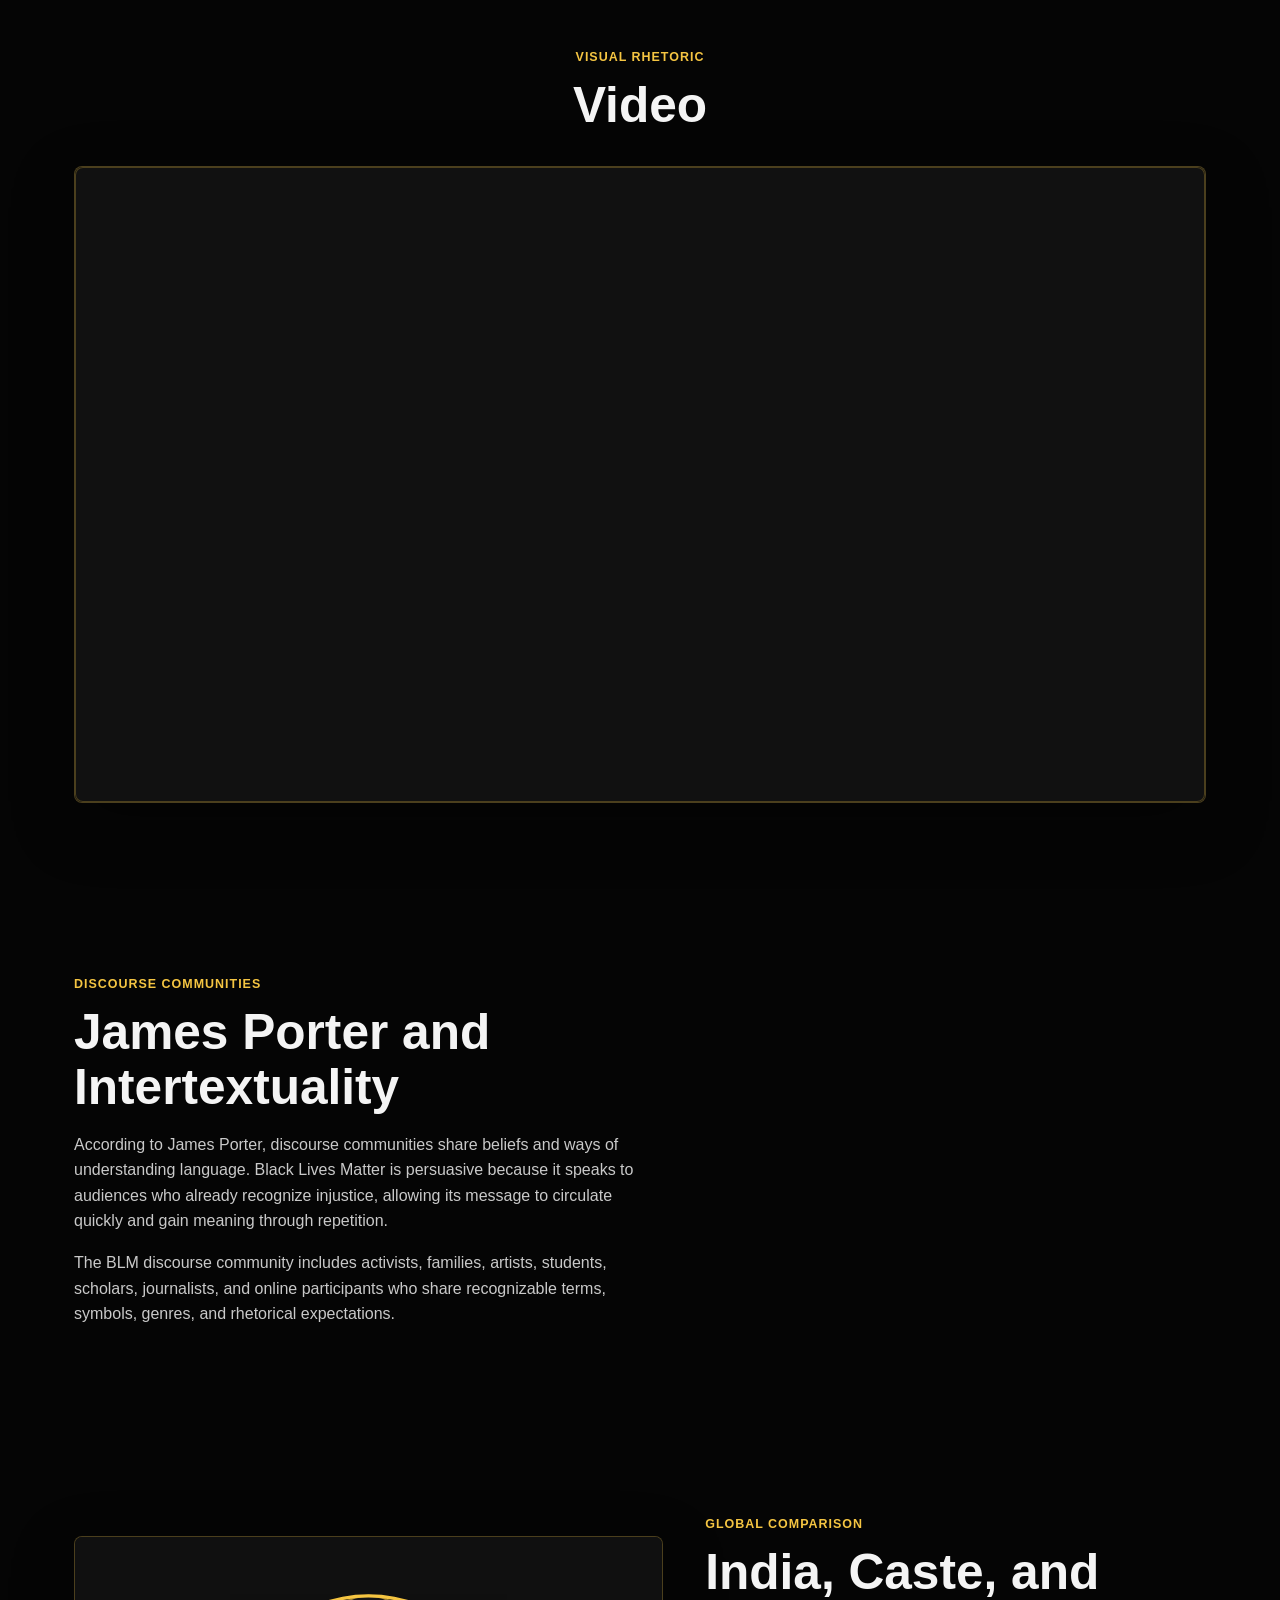
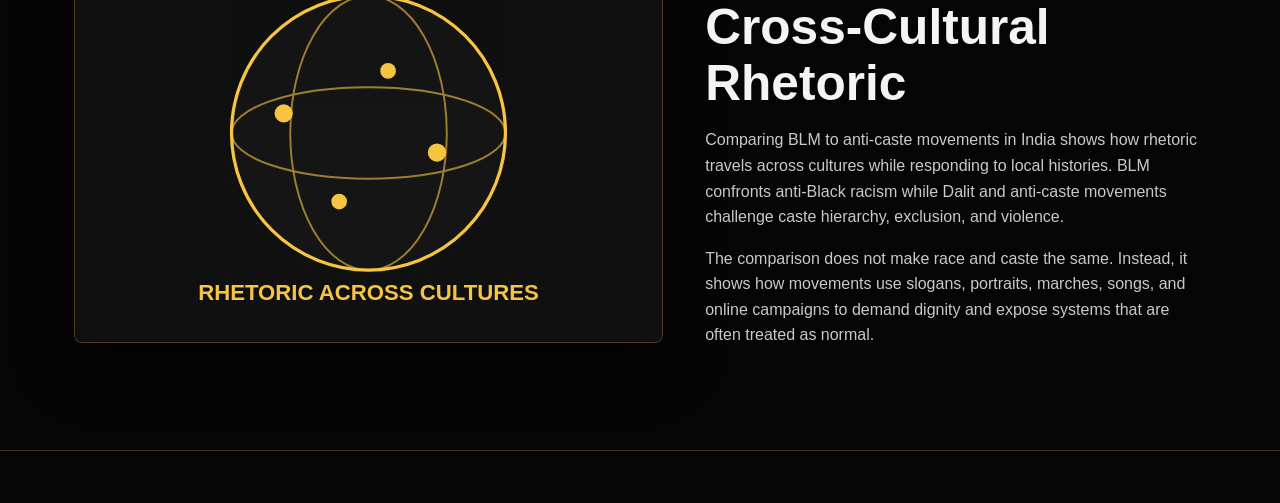
==== commit 3bda4717: "Update about.html" ====
--- a/about.html
+++ b/about.html
@@ -15,7 +15,6 @@
         <a href="index.html">Home</a>
         <a class="active" href="about.html">About</a>
         <a href="donate.html">Donate</a>
-        <a href="login.html">Login</a>
         <a href="signup.html">Sign Up</a>
         <a href="sources.html">Sources</a>
       </div>
